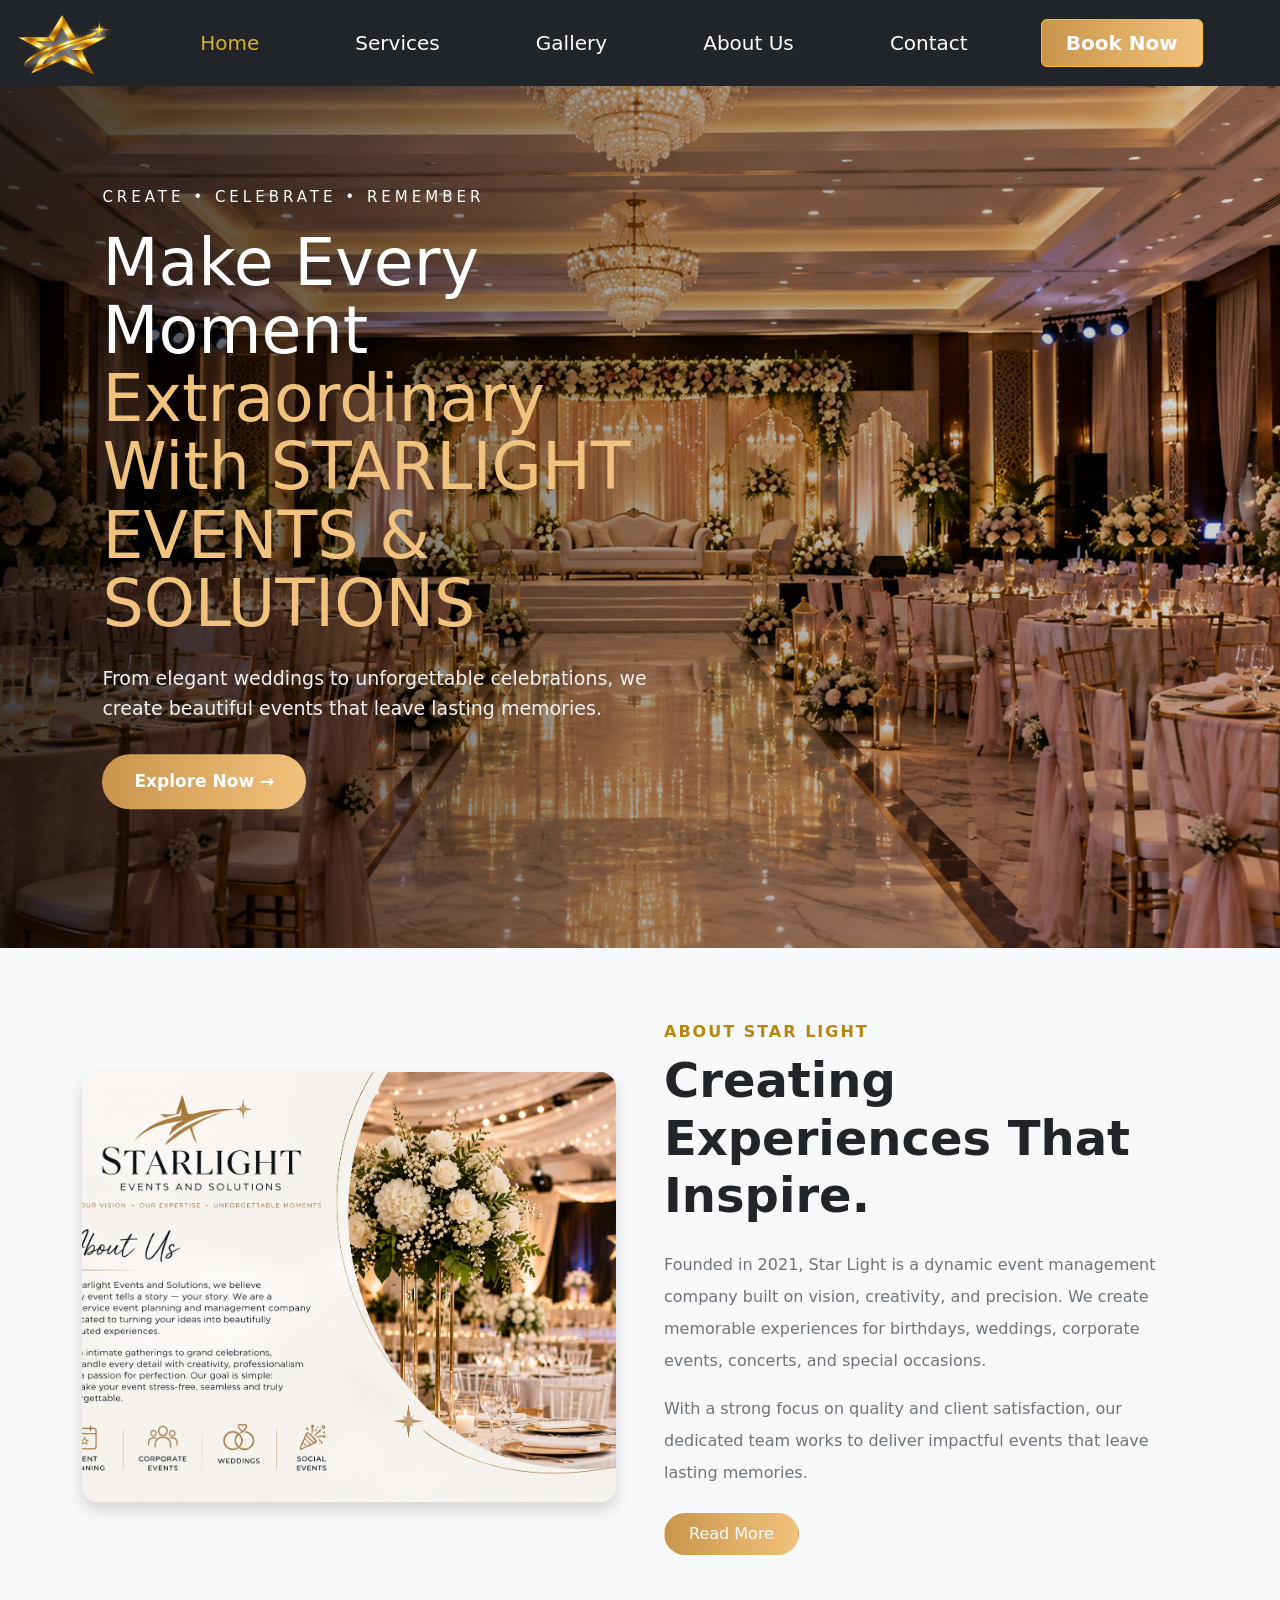
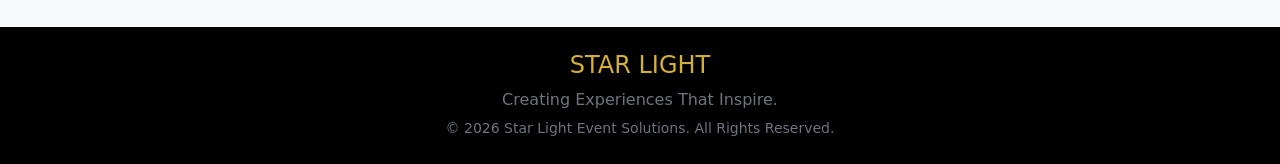
==== index.html @ 723483f6 "first commit" ====
<!DOCTYPE html>
<html lang="en">
<head>
    <meta charset="UTF-8">
    <meta name="viewport" content="width=device-width, initial-scale=1.0">
    <link rel="stylesheet" href="style.css">
    <link rel="stylesheet" href="https://cdn.jsdelivr.net/npm/bootstrap@5.3.8/dist/css/bootstrap.min.css">
    <title>STAR LIGHT</title>
    
</head>
<body>
    <!-- navbar start  -->
<nav class="navbar navbar-expand-lg navbar-dark bg-dark fixed-top">
  <div class="container-fluid">

<img src="slogo.png" height="70px" width="100px" alt="">

    <button class="navbar-toggler" type="button"
      data-bs-toggle="collapse"
      data-bs-target="#navbarNav"
      aria-controls="navbarNav"
      aria-expanded="false"
      aria-label="Toggle navigation">
      <span class="navbar-toggler-icon"></span>
    </button>

    <div class="collapse navbar-collapse" id="navbarNav">

      <ul class="navbar-nav w-100 justify-content-evenly align-items-center">

        <li class="nav-item">
          <a class="nav-link active text-white fs-5" href="index.html">Home</a>
        </li>

        <li class="nav-item">
          <a class="nav-link text-white fs-5" href="services.html">Services</a>
        </li>

        <li class="nav-item">
          <a class="nav-link text-white fs-5" href="gallery.html">Gallery</a>
        </li>

        <li class="nav-item">
          <a class="nav-link text-white fs-5" href="about.html">About Us</a>
        </li>

        <li class="nav-item">
          <a class="nav-link text-white fs-5" href="contact.html">Contact</a>
        </li>

        <li class="nav-item">
          <a href="#" class="btn btn-warning text-white fw-bold px-4 fs-5 py-2 explore-btn">
            Book Now
          </a>
        </li>

      </ul>

    </div>
  </div>
</nav>
<!-- navbar end  -->
 <br><br>
<!-- hero section  -->
<section class="hero">
   <img src="hero secton image.png" class="img-fluid" alt="...">

    <div class="hero-content">
        <p class="small-text">CREATE • CELEBRATE • REMEMBER</p>

        <h1>
            Make Every Moment<br>
            <span>Extraordinary With STARLIGHT EVENTS & SOLUTIONS</span>
        </h1>

        <p class="description">
            From elegant weddings to unforgettable celebrations,
            we create beautiful events that leave lasting memories.
        </p>

        <button class="explore-btn">Explore Now →</button>
    </div>
</section>
<!-- hero section end  -->

<!-- About Section -->
<section class="py-5 bg-light">
    <div class="container py-4">

        <div class="row align-items-center g-5">

            <!-- Image -->
            <div class="col-lg-6">
                <img src="about page pic.png"
                     alt="Star Light Event Management"
                     class="img-fluid rounded-4 shadow w-100"
                     style="height: 430px; object-fit: cover;">
            </div>

            <!-- Content -->
            <div class="col-lg-6">

                <p class="text-uppercase fw-bold mb-2"
                   style="color: #b8860b; letter-spacing: 2px;">
                    About Star Light
                </p>

                <h2 class="display-5 fw-bold mb-4">
                    Creating Experiences That Inspire.
                </h2>

                <p class="text-secondary lh-lg">
                    Founded in 2021, Star Light is a dynamic event management
                    company built on vision, creativity, and precision.
                    We create memorable experiences for birthdays, weddings,
                    corporate events, concerts, and special occasions.
                </p>

                <p class="text-secondary lh-lg">
                    With a strong focus on quality and client satisfaction,
                    our dedicated team works to deliver impactful events
                    that leave lasting memories.
                </p>

                <!-- Read More -->
                <a href="about.html"
                   class="btn text-white rounded-pill px-4 py-2 mt-2 explore-btn">
                    Read More
                </a>

            </div>

        </div>

    </div>
</section>



























    <!-- FOOTER -->
    <footer class="bg-black text-center py-4">

        <h4 class="gold-text">
            STAR LIGHT
        </h4>

        <p class="text-secondary mb-1">
            Creating Experiences That Inspire.
        </p>

        <small class="text-secondary">
            © 2026 Star Light Event Solutions. All Rights Reserved.
        </small>

    </footer>
<!-- footer end  -->
</body>
<script src="https://cdn.jsdelivr.net/npm/bootstrap@5.3.8/dist/js/bootstrap.bundle.min.js"></script>
<script src="app.js"></script>
</html>
---- style.css ----
.nav-link:hover {
    color: #ffc107 !important;
}

.navbar-brand:hover {
    color: #ffc107 !important;
}
* {
    margin: 0;
    padding: 0;
    box-sizing: border-box;
}

.hero {
    width: 100%;
    height: 100vh;
    position: relative;
    overflow: hidden;
}

.hero img {
    width: 100%;
    height: 100%;
    object-fit: cover;
}


.hero::after {
    content: "";
    position: absolute;
    top: 0;
    left: 0;
    width: 100%;
    height: 100%;
    background: linear-gradient( 90deg,rgba(0, 0, 0, 0.75), rgba(0, 0, 0, 0.35), rgba(0, 0, 0, 0.15) );
}


.hero-content {
    position: absolute;
    top: 50%;
    left: 8%;
    transform: translateY(-50%);
    z-index: 2;
    color: white;
    max-width: 600px;
}

.small-text {
    font-size: 15px;
    letter-spacing: 4px;
    margin-bottom: 20px;
}

.hero-content h1 {
    font-size: 65px;
    line-height: 1.05;
    margin-bottom: 25px;
}

.hero-content h1 span {
    color: #f1c27d;
}

.description {
    font-size: 19px;
    line-height: 1.6;
    margin-bottom: 30px;
    color: #f1f1f1;
}

.explore-btn {
    padding: 15px 32px;
    border: none;
    border-radius: 30px;
    background: linear-gradient(90deg, #c9954c, #f1c27d);
    color: white;
    font-size: 17px;
    font-weight: bold;
    cursor: pointer;
    transition: 0.3s;
}

.explore-btn:hover {
    transform: translateY(-3px);
    box-shadow: 0 8px 25px rgba(0, 0, 0, 0.35);
}

/* about secton css */
body {
    background-color: #0b0b0b;
    color: white;
    font-family: Arial, sans-serif;
}




.logo {
    display: block;
    color: #d4af37;
    font-size: 23px;
    font-weight: bold;
    letter-spacing: 3px;
}

.navbar-brand small {
    display: block;
    color: #888;
    font-size: 9px;
    letter-spacing: 2px;
}




.nav-link {
    color: white !important;
    margin-left: 15px;
    transition: 0.3s;
}

.nav-link:hover,
.nav-link.active {
    color: #d4af37 !important;
}




.gold-text {
    color: #d4af37;
}

.letter-spacing {
    letter-spacing: 3px;
}




.about-hero {
    min-height: 450px;

    background:
        linear-gradient(
            rgba(0, 0, 0, 0.65),
            rgba(0, 0, 0, 0.65)
        ),
        url("slogo.png");

    background-size: cover;
    background-position: center;
}




.about-image {
    overflow: hidden;
    border-radius: 16px;
}

.about-image img {
    width: 100%;
    transition: 0.5s;
}

.about-image:hover img {
    transform: scale(1.05);
}




.why-section {
    background-color: #111;
}




.why-card {
    background-color: #191919;
    border: 1px solid #292929;
    border-radius: 15px;
    transition: 0.4s;
}

.why-card:hover {
    transform: translateY(-8px);
    border-color: #d4af37;
    box-shadow: 0 10px 30px rgba(212, 175, 55, 0.12);
}

.why-card h4 {
    margin-bottom: 15px;
}


.icon {
    width: 55px;
    height: 55px;

    display: flex;
    align-items: center;
    justify-content: center;

    background-color: #d4af37;
    color: #111;

    border-radius: 50%;

    font-size: 24px;
    font-weight: bold;
}




.gold-btn {
    background-color: #d4af37;
    color: #111;
    font-weight: bold;
    border: none;
}

.gold-btn:hover {
    background-color: white;
    color: #111;
}




.cta-section {
    background:
        linear-gradient(
            rgba(0, 0, 0, 0.75),
            rgba(0, 0, 0, 0.75)
        ),
        url("images/about-event.jpg");

    background-size: cover;
    background-position: center;
}
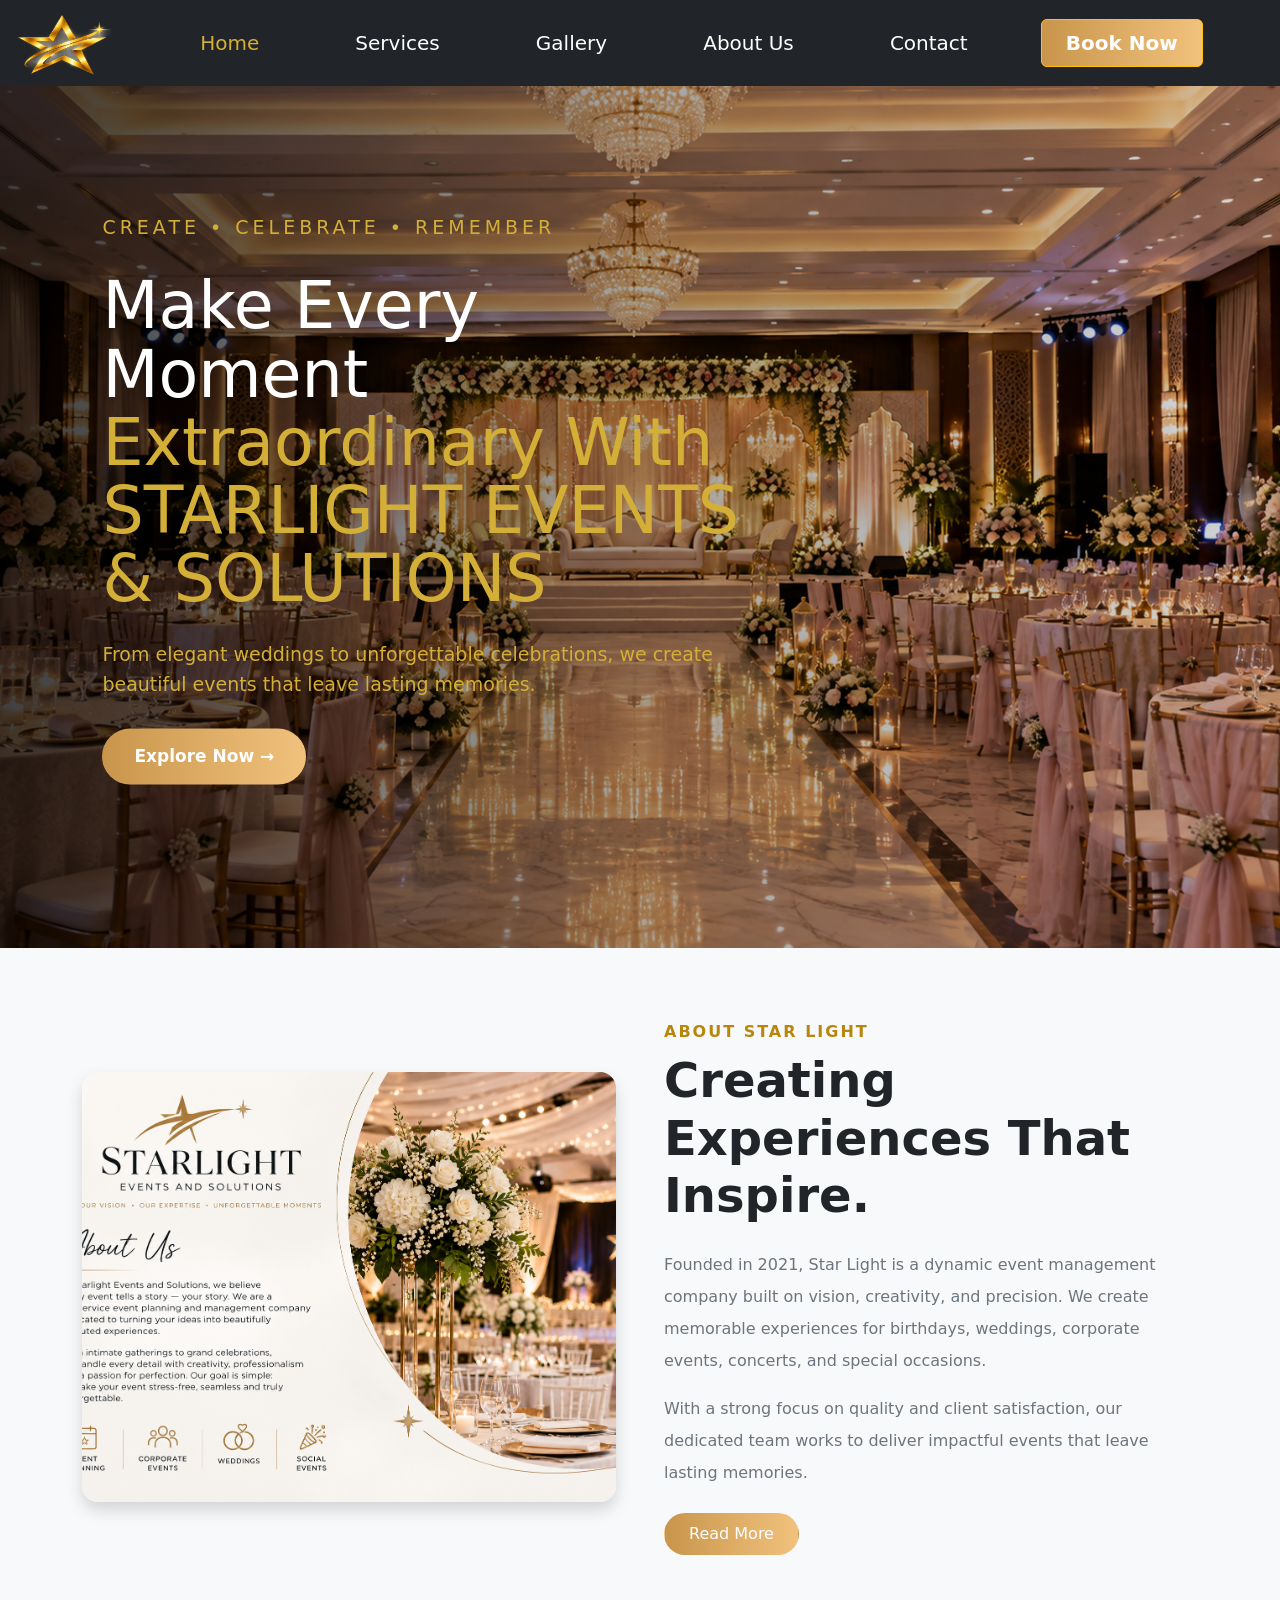
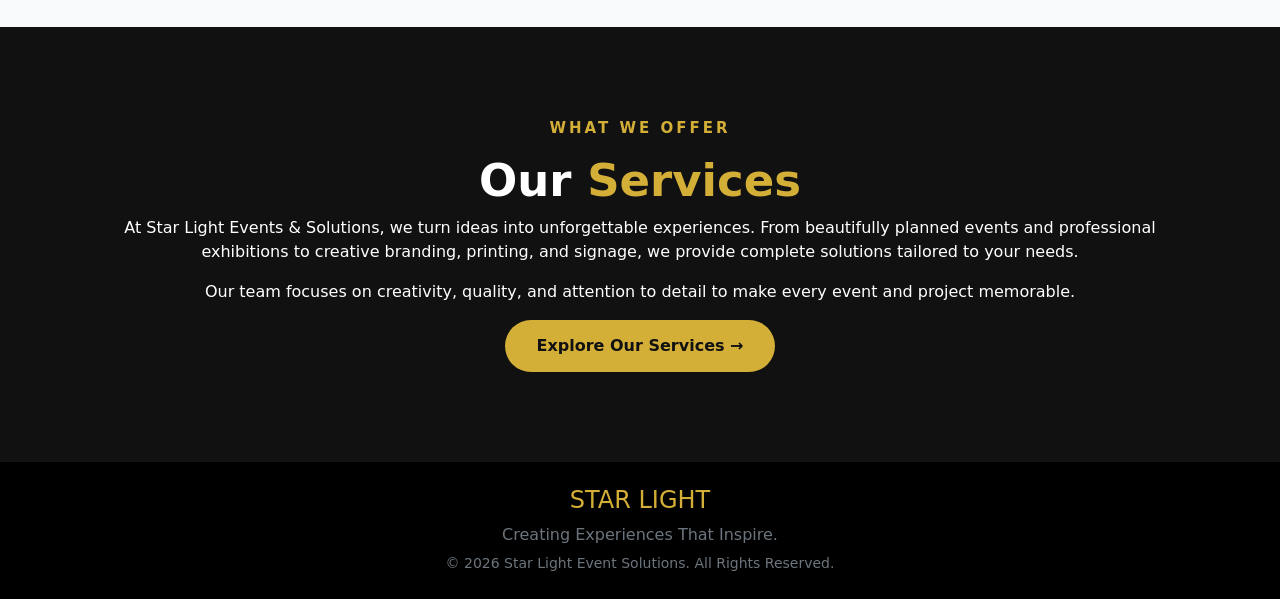
==== commit 884d56c8: "first commit" ====
--- a/index.html
+++ b/index.html
@@ -135,10 +135,46 @@
     </div>
 </section>
 
-
-
-
-
+<!-- about end  -->
+
+<!-- services section  -->
+
+<!-- SERVICES SECTION START -->
+
+<section class="home-services">
+
+    <div class="container text-center">
+
+        <p class="service-label">
+            WHAT WE OFFER
+        </p>
+
+        <h2 class="service-title">
+            Our <span>Services</span>
+        </h2>
+
+        <p class="service-text">
+            At Star Light Events & Solutions, we turn ideas into
+            unforgettable experiences. From beautifully planned events
+            and professional exhibitions to creative branding, printing,
+            and signage, we provide complete solutions tailored to your
+            needs.
+        </p>
+
+        <p class="service-text">
+            Our team focuses on creativity, quality, and attention to
+            detail to make every event and project memorable.
+        </p>
+
+        <a href="services.html" class="explore-services-btn">
+            Explore Our Services →
+        </a>
+
+    </div>
+
+</section>
+
+<!-- SERVICES SECTION END -->
 
 
 
--- a/style.css
+++ b/style.css
@@ -106,7 +106,7 @@
 
 .navbar-brand small {
     display: block;
-    color: #888;
+    color:  #d4af37;
     font-size: 9px;
     letter-spacing: 2px;
 }
@@ -245,3 +245,634 @@
     background-position: center;
 }
 
+/* services page  */
+
+/* =========================
+   GENERAL
+========================= */
+
+* {
+    margin: 0;
+    padding: 0;
+    box-sizing: border-box;
+}
+
+body {
+    background-color: #0b0b0b;
+    color: white;
+    font-family: Arial, sans-serif;
+}
+
+
+/* =========================
+   NAVBAR
+========================= */
+
+.nav-link {
+    color: white !important;
+    margin-left: 15px;
+    transition: 0.3s;
+}
+
+.nav-link:hover,
+.nav-link.active {
+    color: #d4af37 !important;
+}
+
+.navbar-brand:hover {
+    color: #ffc107 !important;
+}
+
+
+/* =========================
+   SERVICES HERO
+========================= */
+
+.services-hero {
+    width: 100%;
+    height: 70vh;
+    position: relative;
+    overflow: hidden;
+
+    background:
+        linear-gradient(
+            rgba(0, 0, 0, 0.65),
+            rgba(0, 0, 0, 0.65)
+        ),
+        url("slogo.png");
+
+    background-size: cover;
+    background-position: center;
+}
+
+.hero-content {
+    position: absolute;
+    top: 50%;
+    left: 8%;
+
+    transform: translateY(-50%);
+
+    z-index: 2;
+
+    color: white;
+
+    max-width: 650px;
+}
+
+.hero-small {
+    color: #d4af37;
+    font-size: 15px;
+    letter-spacing: 4px;
+    margin-bottom: 20px;
+    font-weight: bold;
+}
+
+.hero-content h1 {
+    font-size: 65px;
+    line-height: 1.05;
+    margin-bottom: 25px;
+}
+
+.hero-content h1 span {
+    color: #d4af37;
+}
+
+.hero-content p {
+    font-size: 19px;
+    line-height: 1.6;
+    margin-bottom: 30px;
+    color: #d4af37;
+}
+
+
+/* =========================
+   HERO BUTTON
+========================= */
+
+.book-btn {
+    background-color: #d4af37 !important;
+    color: #111 !important;
+    border: none;
+    font-weight: bold;
+    transition: 0.3s;
+}
+
+.book-btn:hover {
+    background-color: white !important;
+    color: #111 !important;
+}
+
+
+/* =========================
+   COMMON SECTIONS
+========================= */
+
+.service-section {
+    background-color: #0b0b0b;
+    padding: 90px 0;
+}
+
+.exhibition-section {
+    background-color: #111;
+    padding: 90px 0;
+}
+
+.printing-section {
+    background-color: #0b0b0b;
+    padding: 90px 0;
+}
+
+
+/* =========================
+   SECTION HEADINGS
+========================= */
+
+.section-label {
+    color: #d4af37;
+    font-size: 15px;
+    font-weight: bold;
+    letter-spacing: 3px;
+    margin-bottom: 15px;
+}
+
+.service-section h2,
+.exhibition-section h2,
+.printing-section h2 {
+    font-size: 45px;
+    font-weight: bold;
+    margin-bottom: 25px;
+    color: white;
+}
+
+.service-section h2 span,
+.exhibition-section h2 span,
+.printing-section h2 span {
+    color: #d4af37;
+}
+
+
+/* =========================
+   DESCRIPTION
+========================= */
+
+.description {
+    color: #d4af37;
+    font-size: 17px;
+    line-height: 1.8;
+    margin-bottom: 20px;
+}
+
+
+/* =========================
+   EVENT MANAGEMENT IMAGE
+========================= */
+
+.service-image {
+    width: 100%;
+    height: 450px;
+
+    object-fit: cover;
+
+    border-radius: 16px;
+
+    transition: 0.5s;
+}
+
+.service-image:hover {
+    transform: scale(1.03);
+}
+
+
+/* =========================
+   EXHIBITION IMAGE
+========================= */
+
+.exhibition-image-box {
+    overflow: hidden;
+    border-radius: 16px;
+}
+
+.exhibition-image {
+    width: 100%;
+    height: 450px;
+
+    object-fit: cover;
+
+    transition: 0.5s;
+}
+
+.exhibition-image:hover {
+    transform: scale(1.05);
+}
+
+
+/* =========================
+   PRINTING IMAGE
+========================= */
+
+.printing-image-box {
+    overflow: hidden;
+    border-radius: 16px;
+}
+
+.printing-image {
+    width: 100%;
+    height: 450px;
+
+    object-fit: cover;
+
+    transition: 0.5s;
+}
+
+.printing-image:hover {
+    transform: scale(1.05);
+}
+
+
+/* =========================
+   SERVICE LIST
+========================= */
+
+.service-list {
+    margin-top: 25px;
+    margin-bottom: 25px;
+}
+
+.service-list p {
+    color: #d4af37;
+    margin-bottom: 14px;
+    font-size: 16px;
+}
+
+
+/* =========================
+   SERVICE BUTTON
+========================= */
+
+.service-btn {
+    background-color: #d4af37;
+    color: #111;
+
+    font-weight: bold;
+
+    border: none;
+
+    padding: 12px 25px;
+
+    border-radius: 30px;
+
+    transition: 0.3s;
+}
+
+.service-btn:hover {
+    background-color: white;
+    color: #111;
+
+    transform: translateY(-3px);
+}
+
+
+/* =========================
+   WHY SECTION
+========================= */
+
+.why-section {
+    background-color: #111;
+    padding: 90px 0;
+}
+
+.why-section h2 {
+    font-size: 45px;
+    font-weight: bold;
+    color: white;
+}
+
+
+/* =========================
+   WHY CARDS
+========================= */
+
+.why-card {
+    background-color: #191919;
+
+    border: 1px solid #292929;
+
+    border-radius: 15px;
+
+    padding: 40px 25px;
+
+    transition: 0.4s;
+}
+
+.why-card:hover {
+    transform: translateY(-8px);
+
+    border-color: #d4af37;
+
+    box-shadow:
+        0 10px 30px
+        rgba(212, 175, 55, 0.12);
+}
+
+.why-card h4 {
+    margin-bottom: 15px;
+    color: white;
+}
+
+.why-card p {
+    color: #d4af37;
+    line-height: 1.7;
+}
+
+
+/* =========================
+   ICON
+========================= */
+
+.icon {
+    width: 55px;
+    height: 55px;
+
+    display: flex;
+    align-items: center;
+    justify-content: center;
+
+    background-color: #d4af37;
+
+    color: #111;
+
+    border-radius: 50%;
+
+    font-size: 24px;
+
+    font-weight: bold;
+
+    margin: 0 auto 20px;
+}
+
+
+/* =========================
+   FOOTER
+========================= */
+
+.footer {
+    background-color: #050505;
+
+    color: white;
+
+    text-align: center;
+
+    padding: 40px 20px;
+}
+
+.footer h3 {
+    color: #d4af37;
+
+    font-size: 25px;
+
+    letter-spacing: 3px;
+
+    margin-bottom: 10px;
+}
+
+.footer p {
+    color: #d4af37;
+}
+
+.footer small {
+    color: #d4af37;
+}
+
+
+/* =========================
+   HOME PAGE SERVICES
+========================= */
+
+.home-services {
+    background-color: #111;
+    padding: 90px 0;
+}
+
+.service-label {
+    color: #d4af37;
+    font-size: 15px;
+    font-weight: bold;
+    letter-spacing: 3px;
+    margin-bottom: 15px;
+}
+
+.service-title {
+    color: white;
+    font-size: 45px;
+    font-weight: bold;
+}
+
+.service-title span {
+    color: #d4af37;
+}
+
+.service-intro {
+    max-width: 700px;
+    margin: auto;
+
+    color: #d4af37;
+
+    line-height: 1.8;
+}
+
+
+/* =========================
+   HOME SERVICE CARDS
+========================= */
+
+.home-service-card {
+    background-color: #191919;
+
+    border: 1px solid #292929;
+
+    border-radius: 15px;
+
+    padding: 40px 25px;
+
+    text-align: center;
+
+    transition: 0.4s;
+}
+
+.home-service-card:hover {
+    transform: translateY(-8px);
+
+    border-color: #d4af37;
+
+    box-shadow:
+        0 10px 30px
+        rgba(212, 175, 55, 0.12);
+}
+
+.home-service-card h3 {
+    color: white;
+    margin-bottom: 15px;
+}
+
+.home-service-card p {
+    color: #d4af37;
+    line-height: 1.7;
+}
+
+.home-service-card a {
+    color: #d4af37;
+
+    font-weight: bold;
+
+    text-decoration: none;
+
+    transition: 0.3s;
+}
+
+.home-service-card a:hover {
+    color: white;
+}
+
+
+/* =========================
+   SERVICE ICON
+========================= */
+
+.service-icon {
+    width: 55px;
+    height: 55px;
+
+    display: flex;
+    align-items: center;
+    justify-content: center;
+
+    background-color: #d4af37;
+
+    color: #111;
+
+    border-radius: 50%;
+
+    font-size: 24px;
+
+    margin: 0 auto 20px;
+}
+
+
+/* =========================
+   EXPLORE SERVICES BUTTON
+========================= */
+
+.explore-services-btn {
+    display: inline-block;
+
+    background-color: #d4af37;
+
+    color: #111;
+
+    font-weight: bold;
+
+    padding: 14px 32px;
+
+    border-radius: 30px;
+
+    text-decoration: none;
+
+    transition: 0.3s;
+}
+
+.explore-services-btn:hover {
+    background-color: white;
+
+    color: #111;
+
+    transform: translateY(-3px);
+}
+.service-text{
+    color: white;
+}
+
+
+/* =========================
+   MOBILE RESPONSIVE
+========================= */
+
+@media (max-width: 768px) {
+
+    .services-hero {
+        height: 65vh;
+    }
+
+    .hero-content {
+        left: 6%;
+        right: 6%;
+    }
+
+    .hero-content h1 {
+        font-size: 42px;
+    }
+
+    .hero-small {
+        font-size: 12px;
+        letter-spacing: 2px;
+    }
+
+    .hero-content p {
+        font-size: 16px;
+    }
+
+    .service-section,
+    .exhibition-section,
+    .printing-section,
+    .why-section,
+    .home-services {
+        padding: 60px 20px;
+    }
+
+    .service-section h2,
+    .exhibition-section h2,
+    .printing-section h2,
+    .why-section h2,
+    .service-title {
+        font-size: 35px;
+    }
+
+    .service-image,
+    .exhibition-image,
+    .printing-image {
+        height: 300px;
+    }
+
+    .home-service-card {
+        padding: 35px 25px;
+    }
+}
+
+
+/* =========================
+   SMALL MOBILE
+========================= */
+
+@media (max-width: 480px) {
+
+    .hero-content h1 {
+        font-size: 34px;
+    }
+
+    .hero-content p {
+        font-size: 15px;
+    }
+
+    .service-section h2,
+    .exhibition-section h2,
+    .printing-section h2,
+    .service-title {
+        font-size: 30px;
+    }
+
+    .service-image,
+    .exhibition-image,
+    .printing-image {
+        height: 250px;
+    }
+
+}
